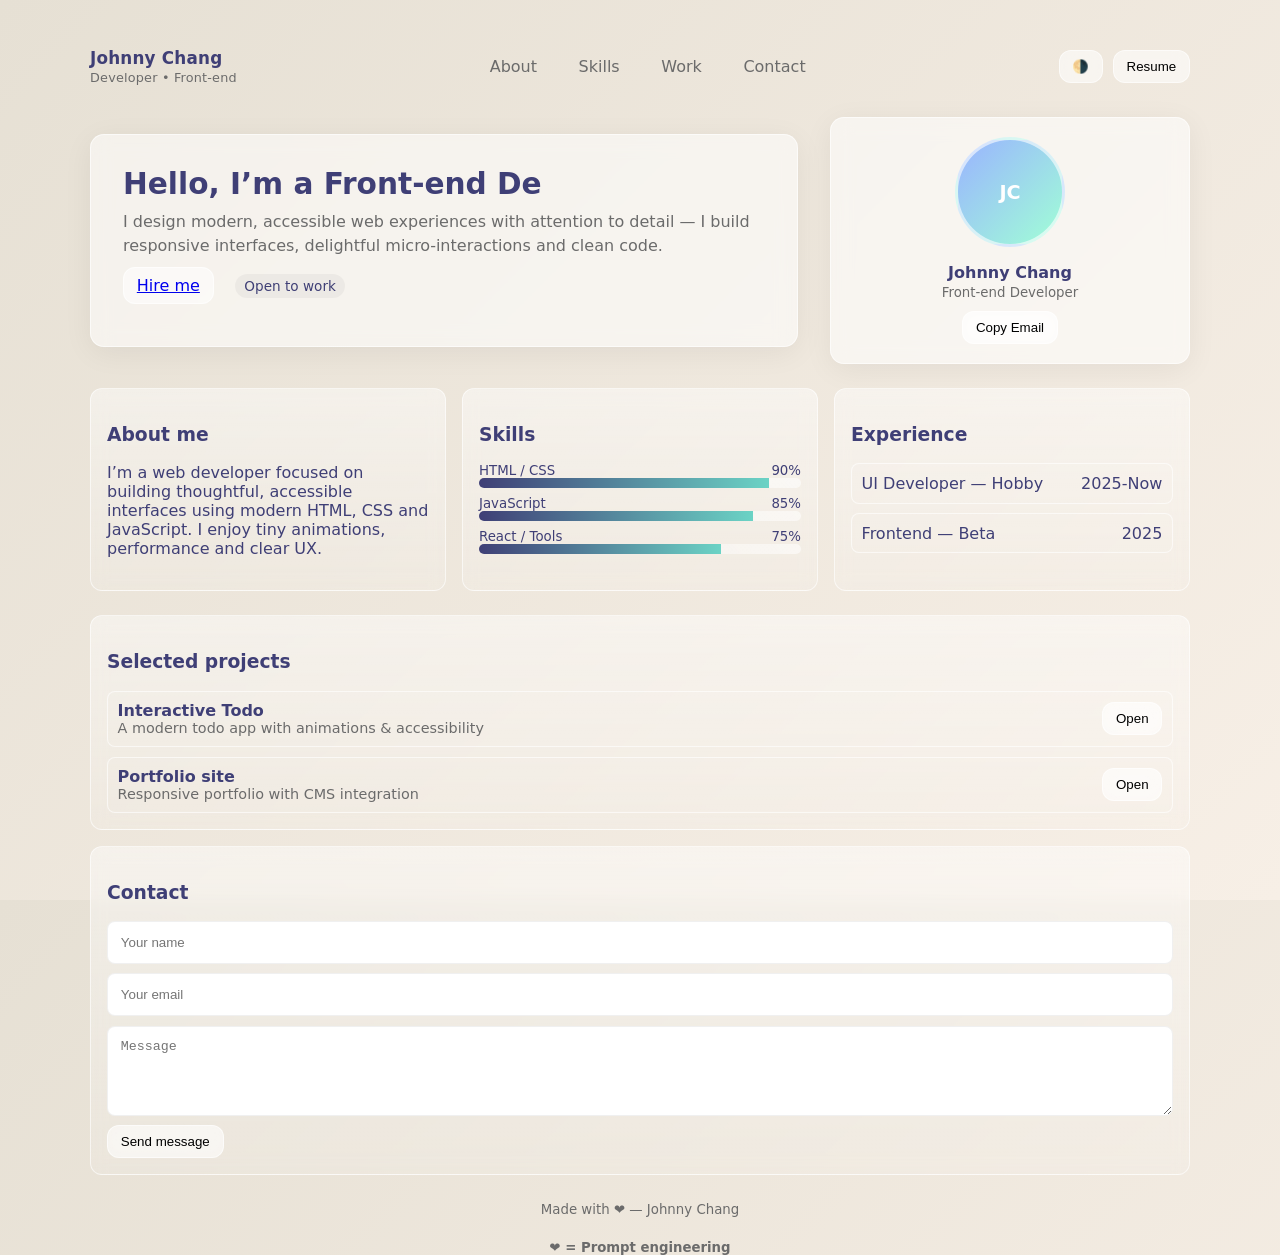
==== index.html @ 45b06968 "Create index.html Home page" ====
<!doctype html>
<html lang="en">
<head>
  <meta charset="utf-8" />
  <meta name="viewport" content="width=device-width,initial-scale=1" />
  <title>Johnny — Personal Portfolio</title>
  <meta name="description" content="Personal portfolio with modern glass design, interactive UI and responsive layout." />
  <style>
    :root{
      --bg: linear-gradient(135deg,#e6e0d4 0%, #f7efe6 100%);
      --glass: rgba(255,255,255,0.55);
      --glass-2: rgba(255,255,255,0.12);
      --accent:  #3f3f76;
      --muted: #6b6b6b;
      --radius: 14px;
      --max-width: 1100px;
      --glass-border: rgba(255,255,255,0.6);
    }
    [data-theme='dark']{
      --bg: linear-gradient(135deg,#0f1020 0%, #111227 100%);
      --glass: rgba(255,255,255,0.03);
      --glass-2: rgba(255,255,255,0.04);
      --accent: #7bd389;
      --muted: #9aa0b4;
      --glass-border: rgba(255,255,255,0.06);
    }

    *{box-sizing:border-box}
    html,body{height:100%;}
    body{
      margin:0;
      min-height:100%;
      font-family: Inter, system-ui, -apple-system, 'Segoe UI', Roboto, 'Helvetica Neue', Arial;
      background: var(--bg);
      -webkit-font-smoothing:antialiased;
      -moz-osx-font-smoothing:grayscale;
      color: var(--accent);
      display:flex;
      justify-content:center;
      padding:3rem 1rem;
    }

    .wrap{
      width:100%;
      max-width:var(--max-width);
    }

    header{
      display:flex;
      align-items:center;
      justify-content:space-between;
      gap:1rem;
      margin-bottom:2rem;
    }

    nav{display:flex;gap:1rem;align-items:center}
    .logo{
      display:flex;flex-direction:column;gap:2px;font-weight:700;letter-spacing:0.2px
    }
    .logo small{font-weight:400;color:var(--muted);font-size:.8rem}

    .nav-links a{color:var(--muted);text-decoration:none;padding:.5rem .8rem;border-radius:10px;transition:all .2s}
    .nav-links a:hover{background:var(--glass-2);color:var(--accent)}

    .controls{display:flex;align-items:center;gap:.6rem}
    .btn{
      background:var(--glass);
      border:1px solid var(--glass-border);
      padding:.5rem .8rem;border-radius:12px;cursor:pointer;
      backdrop-filter: blur(8px);
      transition:transform .15s, box-shadow .15s;
    }
    .btn:active{transform:translateY(1px)}

    /* Hero */
    .hero{
      display:grid;grid-template-columns:1fr 360px;gap:2rem;align-items:center;margin-bottom:1.5rem;
    }
    .card-hero{
      background:var(--glass);
      border:1px solid var(--glass-border);
      border-radius:var(--radius);
      padding:2rem;backdrop-filter: blur(10px);
      box-shadow: 0 6px 30px rgba(0,0,0,0.06);
    }
    h1{margin:0;font-size:1.85rem}
    .intro{color:var(--muted);margin-top:.6rem;line-height:1.5}
    .typing{color:var(--accent);font-weight:600}

    /* profile card */
    .profile{
      display:flex;flex-direction:column;align-items:center;gap:1rem;padding:1.2rem;text-align:center;
    }
    .avatar{
      width:110px;height:110px;border-radius:50%;background:linear-gradient(135deg,#9ab3ff,#a0ffd6);display:grid;place-items:center;font-weight:700;color:white;font-size:1.2rem;border:3px solid rgba(255,255,255,0.6)
    }
    .profile small{color:var(--muted)}

    /* Cards grid */
    .grid{display:grid;grid-template-columns:repeat(3,1fr);gap:1rem;margin-bottom:1.5rem}
    @media (max-width:900px){.hero{grid-template-columns:1fr;}.grid{grid-template-columns:repeat(2,1fr)}.profile{flex-direction:row;gap:1rem;padding:1rem}}
    @media (max-width:560px){.grid{grid-template-columns:1fr}}

    .glass-card{
      background:linear-gradient(180deg, rgba(255,255,255,0.45), rgba(255,255,255,0.12));
      border-radius:12px;padding:1rem;border:1px solid var(--glass-border);backdrop-filter: blur(8px);
      transition:transform .25s, box-shadow .25s;
    }
    .glass-card:hover{transform:translateY(-6px);box-shadow:0 12px 30px rgba(0,0,0,0.08)}

    .skills .bar{height:10px;border-radius:999px;background:linear-gradient(90deg,var(--glass-2),var(--glass));overflow:hidden}
    .skills .bar > i{display:block;height:100%;background:linear-gradient(90deg,var(--accent) 0%, #6bd3c5 100%);width:0;transition:width .8s ease}

    /* Experience list */
    .list{display:flex;flex-direction:column;gap:.6rem}
    .list-item{display:flex;justify-content:space-between;align-items:center;padding:.6rem;border-radius:8px;background:rgba(255,255,255,0.03);border:1px solid var(--glass-border)}

    /* Contact */
    form{display:flex;flex-direction:column;gap:.6rem}
    input,textarea{padding:.8rem;border-radius:8px;border:1px solid rgba(0,0,0,0.06);resize:vertical}
    textarea{min-height:90px}

    /* Footer */
    footer{margin-top:1.5rem;text-align:center;color:var(--muted)}

    /* small utilities */
    .chip{display:inline-block;padding:.25rem .6rem;border-radius:999px;background:rgba(0,0,0,0.04);font-size:.85rem}

    /* modal */
    .modal{position:fixed;inset:0;display:none;place-items:center;background:linear-gradient(180deg, rgba(0,0,0,0.25), rgba(0,0,0,0.45));}
    .modal.open{display:grid}
    .modal-card{width:90%;max-width:720px;background:var(--glass);padding:1.2rem;border-radius:12px;border:1px solid var(--glass-border);}

    /* toast */
    .toast{position:fixed;right:1rem;bottom:1rem;background:var(--accent);color:white;padding:.6rem 1rem;border-radius:10px;box-shadow:0 8px 20px rgba(0,0,0,0.2);display:none}
    .toast.show{display:inline-block}

    /* accessibility focus */
    a:focus,button:focus,input:focus,select:focus{outline:3px solid rgba(123,211,137,0.18);outline-offset:2px}
  </style>
</head>
<body>
  <div class="wrap" id="app">
    <header>
      <div class="logo">
        <div style="font-size:1.05rem">Johnny Chang</div>
        <small>Developer • Front‑end</small>
      </div>

      <nav class="nav-links" aria-label="Main Navigation">
        <a href="#about">About</a>
        <a href="#skills">Skills</a>
        <a href="#work">Work</a>
        <a href="#contact">Contact</a>
      </nav>

      <div class="controls">
        <button class="btn" id="themeToggle" aria-pressed="false" title="Toggle theme">🌗</button>
        <button class="btn" id="resumeBtn">Resume</button>
      </div>
    </header>

    <main>
      <section class="hero">
        <div class="card-hero">
          <h1>Hello, I’m <span class="typing" id="typed">Johnny</span></h1>
          <p class="intro">I design modern, accessible web experiences with attention to detail — I build responsive interfaces, delightful micro‑interactions and clean code.</p>

          <p style="margin-top:1rem"><a class="btn" href="#contact">Hire me</a> <span style="margin-left:1rem" class="chip">Open to work</span></p>
        </div>

        <aside class="card-hero profile">
          <div class="avatar">JC</div>
          <div>
            <div style="font-weight:700">Johnny Chang</div>
            <small>Front-end Developer</small>
            <div style="margin-top:.6rem"><button class="btn" id="copyEmail">Copy Email</button></div>
          </div>
        </aside>
      </section>

      <section id="about" class="grid">
        <div class="glass-card">
          <h3>About me</h3>
          <p class="muted">I’m a web developer focused on building thoughtful, accessible interfaces using modern HTML, CSS and JavaScript. I enjoy tiny animations, performance and clear UX.</p>
        </div>

        <div class="glass-card">
          <h3>Skills</h3>
          <div class="skills">
            <div style="display:flex;justify-content:space-between"><small>HTML / CSS</small><small>90%</small></div>
            <div class="bar" aria-hidden><i data-width="90"></i></div>

            <div style="display:flex;justify-content:space-between;margin-top:.5rem"><small>JavaScript</small><small>85%</small></div>
            <div class="bar" aria-hidden><i data-width="85"></i></div>

            <div style="display:flex;justify-content:space-between;margin-top:.5rem"><small>React / Tools</small><small>75%</small></div>
            <div class="bar" aria-hidden><i data-width="75"></i></div>
          </div>
        </div>

        <div class="glass-card">
          <h3>Experience</h3>
          <div class="list">
            <div class="list-item"><div>UI Developer — Hobby</div><div class="muted">2025-Now</div></div>
            <div class="list-item"><div>Frontend — Beta</div><div class="muted">2025</div></div>
          </div>
        </div>
      </section>

      <section id="work" style="margin-top:1rem">
        <div class="glass-card">
          <h3>Selected projects</h3>
          <div style="display:flex;flex-direction:column;gap:.6rem;margin-top:.6rem">
            <article class="list-item" tabindex="0">
              <div>
                <strong>Interactive Todo</strong>
                <div style="color:var(--muted);font-size:.9rem">A modern todo app with animations & accessibility</div>
              </div>
              <a href="todo.html">
              <div><button class="btn" data-live demo>Open</button></div>
              </a>
            </article>

            <article class="list-item" tabindex="0">
              <div>
                <strong>Portfolio site</strong>
                <div style="color:var(--muted);font-size:.9rem">Responsive portfolio with CMS integration</div>
              </div>
              <div><button class="btn">Open</button></div>
            </article>
          </div>
        </div>
      </section>

      <section id="contact" style="margin-top:1rem">
        <div class="glass-card">
          <h3>Contact</h3>
          <form id="contactForm" action="https://formspree.io/f/mwprrbwa" method="POST">
            <input id="name" name="name" placeholder="Your name" required />
            <input id="email" type="email" name="email" placeholder="Your email" required />
            <textarea id="msg" name="message" placeholder="Message" required></textarea>
            <div style="display:flex;gap:.5rem;align-items:center">
            <button class="btn" type="submit">Send message</button>
            <small id="formMsg" style="color:var(--muted)"></small>
          </div>
        </form>
        </div>
      </section>

      <footer>
        <small>Made with ❤️ — Johnny Chang</small>
        <h5>❤️ = Prompt engineering</h5>
      </footer>

    </main>
  </div>

  <!-- Resume modal -->
  <div class="modal" id="modal">
    <div class="modal-card">
      <h3>Resume — Johnny Chang</h3>
      <p>Brief resume content or link to PDF can go here.</p>
      <div style="display:flex;gap:.6rem;justify-content:flex-end;margin-top:1rem">
        <button class="btn" id="closeModal">Close</button>
      </div>
    </div>
  </div>

  <div class="toast" id="toast">Message sent ✓</div>

  <script>
    // Simple interactions: theme toggle, typing, skill bars, contact form, resume modal
    const root = document.documentElement;
    const themeToggle = document.getElementById('themeToggle');
    const typedEl = document.getElementById('typed');
    const bars = document.querySelectorAll('.skills .bar > i');
    const contactForm = document.getElementById('contactForm');
    const toast = document.getElementById('toast');
    const resumeBtn = document.getElementById('resumeBtn');
    const modal = document.getElementById('modal');
    const closeModal = document.getElementById('closeModal');
    const copyEmail = document.getElementById('copyEmail');

    // Load theme from localStorage
    const savedTheme = localStorage.getItem('theme');
    if(savedTheme) document.documentElement.setAttribute('data-theme', savedTheme);

    themeToggle.addEventListener('click', ()=>{
      const cur = document.documentElement.getAttribute('data-theme');
      const next = cur === 'dark' ? 'light' : 'dark';
      document.documentElement.setAttribute('data-theme', next);
      localStorage.setItem('theme', next);
      themeToggle.setAttribute('aria-pressed', next === 'dark');
    });

    // typing effect
    const phrases = ['a Front-end Developer','a UI enthusiast','Johnny'];
    let pIdx = 0, i = 0, forward = true;
    function tick(){
      const txt = phrases[pIdx];
      if(forward){
        i++;
        typedEl.textContent = txt.slice(0,i);
        if(i === txt.length){forward=false; setTimeout(tick,1000);return}
      } else {
        i--;
        typedEl.textContent = txt.slice(0,i);
        if(i === 0){forward=true; pIdx=(pIdx+1)%phrases.length}
      }
      setTimeout(tick, 90);
    }
    tick();

    // animate skills after load
    window.addEventListener('load', ()=>{
      bars.forEach(b => {
        const w = b.dataset.width;
        requestAnimationFrame(()=>{b.style.width = w + '%';});
      });
    });

    // contact form (fake send)
contactForm.addEventListener('submit', (e) => {
    e.preventDefault();
    fetch(contactForm.action, {
        method: 'POST',
        body: new FormData(contactForm),
        headers: { 'Accept': 'application/json' }
    }).then(response => {
        if(response.ok){
            showToast('Message sent ✓');
            contactForm.reset();
        } else {
            showToast('Failed to send, try again.');
        }
    }).catch(() => showToast('Failed to send, try again.'));
});

    function showToast(text){
      toast.textContent = text;
      toast.classList.add('show');
      setTimeout(()=>toast.classList.remove('show'),2500);
    }

    // modal
    resumeBtn.addEventListener('click', ()=>{modal.classList.add('open')});
    closeModal.addEventListener('click', ()=>{modal.classList.remove('open')});
    modal.addEventListener('click', (e)=>{if(e.target===modal) modal.classList.remove('open')});

    // copy email
    copyEmail.addEventListener('click', async ()=>{
      try{ await navigator.clipboard.writeText('johnnydinhchang@gmail.com'); showToast('Email copied'); }
      catch(e){ showToast('Copy not supported'); }
    });

    // Smooth scroll for nav links
    document.querySelectorAll('nav a[href^="#"]').forEach(a=>{
      a.addEventListener('click', (e)=>{
        e.preventDefault();
        document.querySelector(a.getAttribute('href')).scrollIntoView({behavior:'smooth',block:'start'});
      })
    });

    // small accessibility: focus outlines for keyboard users
    (function(){
      const handleFirstTab = (e)=>{ if(e.key === 'Tab'){ document.body.classList.add('user-tabbing'); window.removeEventListener('keydown', handleFirstTab); }};
      window.addEventListener('keydown', handleFirstTab);
    })();
  </script>
</body>
</html>
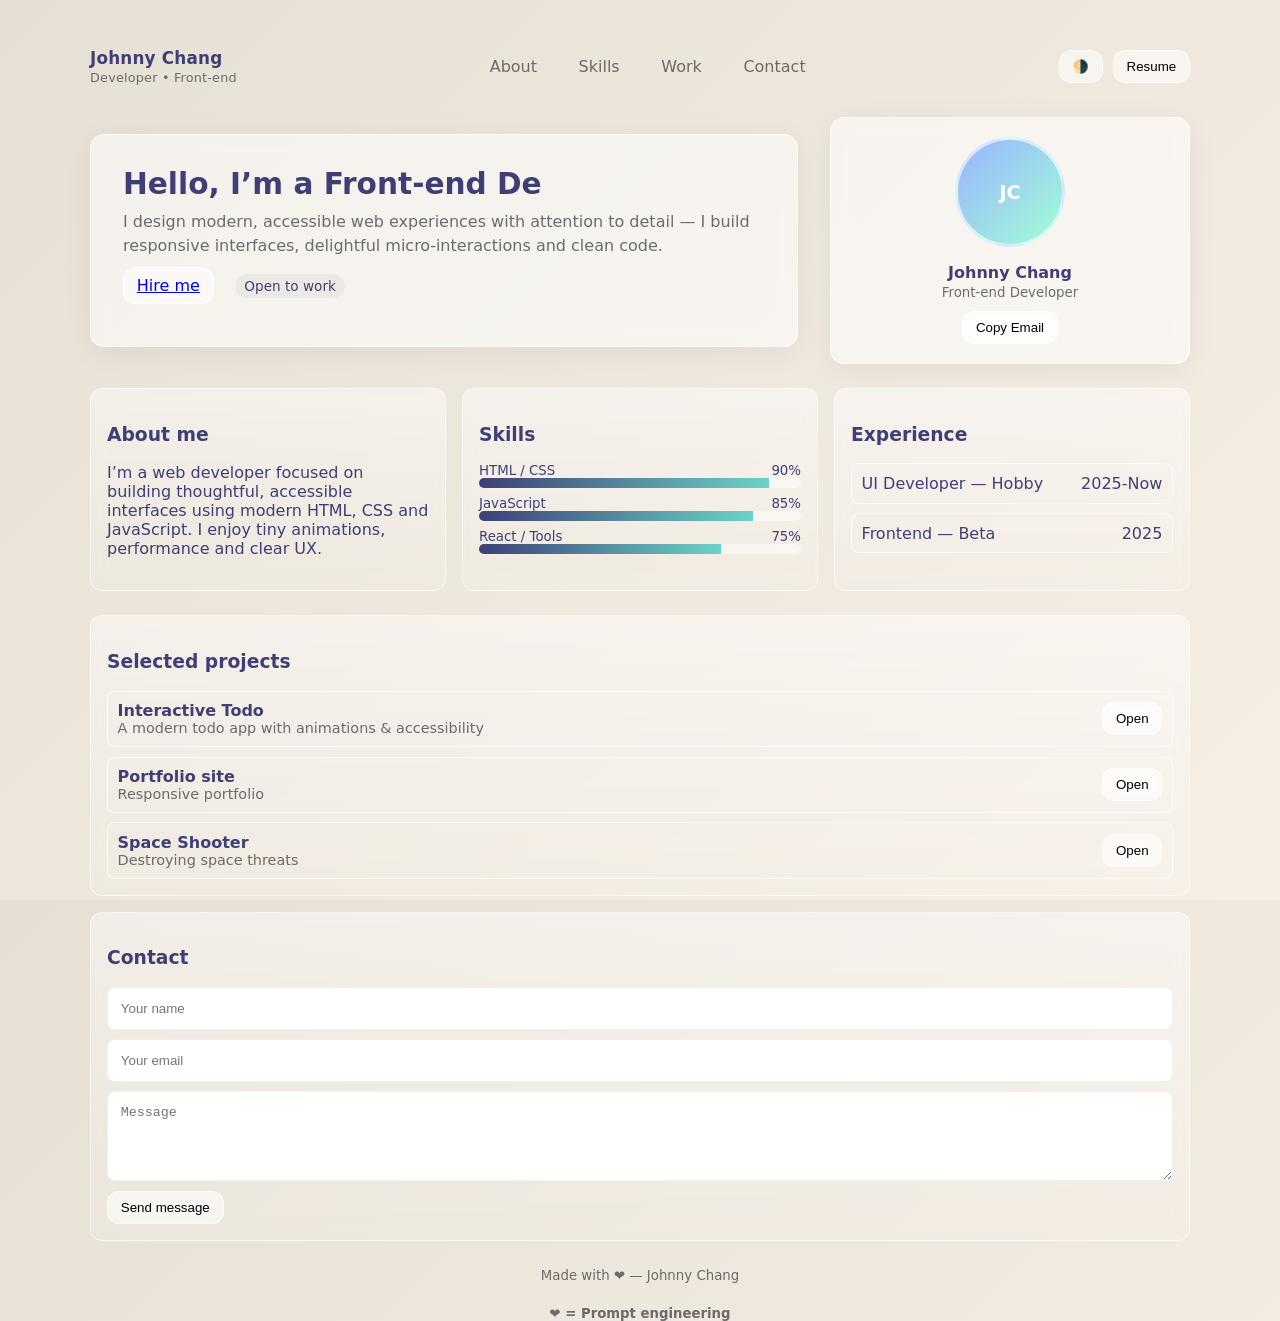
==== commit a0c4902d: "Update index.html" ====
--- a/index.html
+++ b/index.html
@@ -225,10 +225,21 @@
             <article class="list-item" tabindex="0">
               <div>
                 <strong>Portfolio site</strong>
-                <div style="color:var(--muted);font-size:.9rem">Responsive portfolio with CMS integration</div>
+                <div style="color:var(--muted);font-size:.9rem">Responsive portfolio</div>
               </div>
               <div><button class="btn">Open</button></div>
             </article>
+            
+            <article class="list-item" tabindex="0">
+              <div>
+                <strong>Space Shooter</strong>
+                <div style="color:var(--muted);font-size:.9rem">Destroying space threats</div>
+              </div>
+              <a href="shooter.html">
+              <div><button class="btn">Open</button></div>
+              </a>
+            </article>
+            
           </div>
         </div>
       </section>
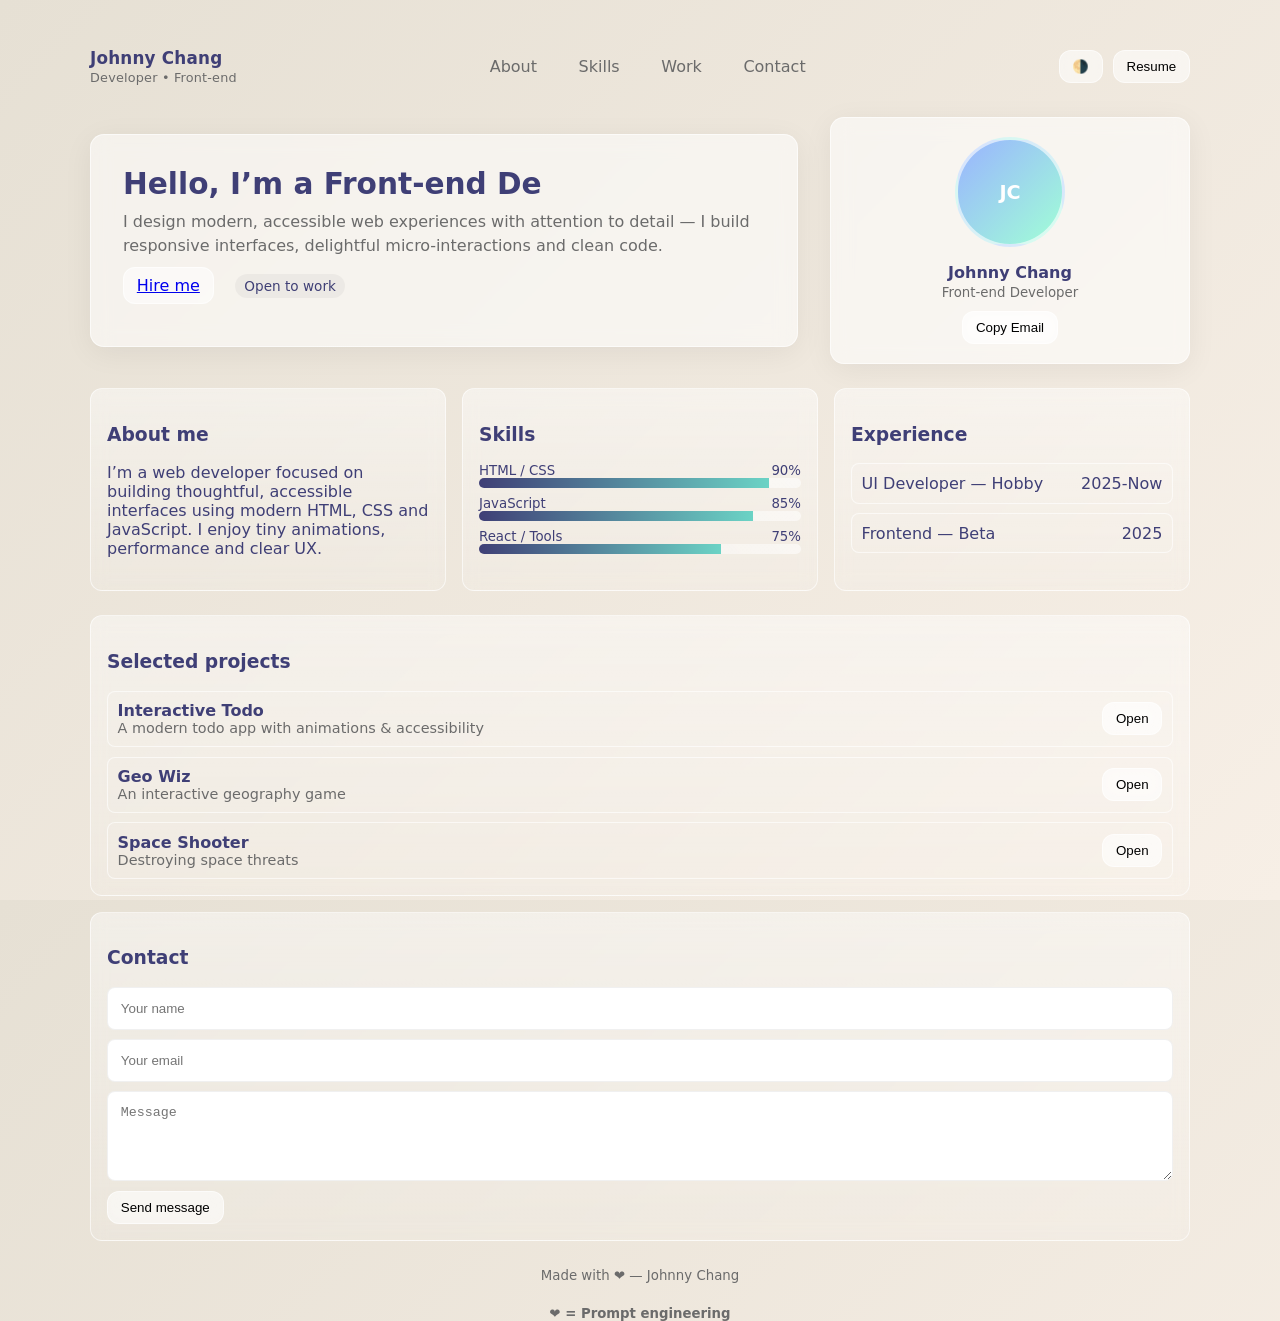
==== commit 0e2e3d5f: "Update index.html" ====
--- a/index.html
+++ b/index.html
@@ -224,10 +224,12 @@
 
             <article class="list-item" tabindex="0">
               <div>
-                <strong>Portfolio site</strong>
-                <div style="color:var(--muted);font-size:.9rem">Responsive portfolio</div>
+                <strong>Geo Wiz</strong>
+                <div style="color:var(--muted);font-size:.9rem">An interactive geography game</div>
               </div>
+              <a href="https://johnny-chang-hkr.github.io/GeoWiz.github.io/">
               <div><button class="btn">Open</button></div>
+              </a>
             </article>
             
             <article class="list-item" tabindex="0">
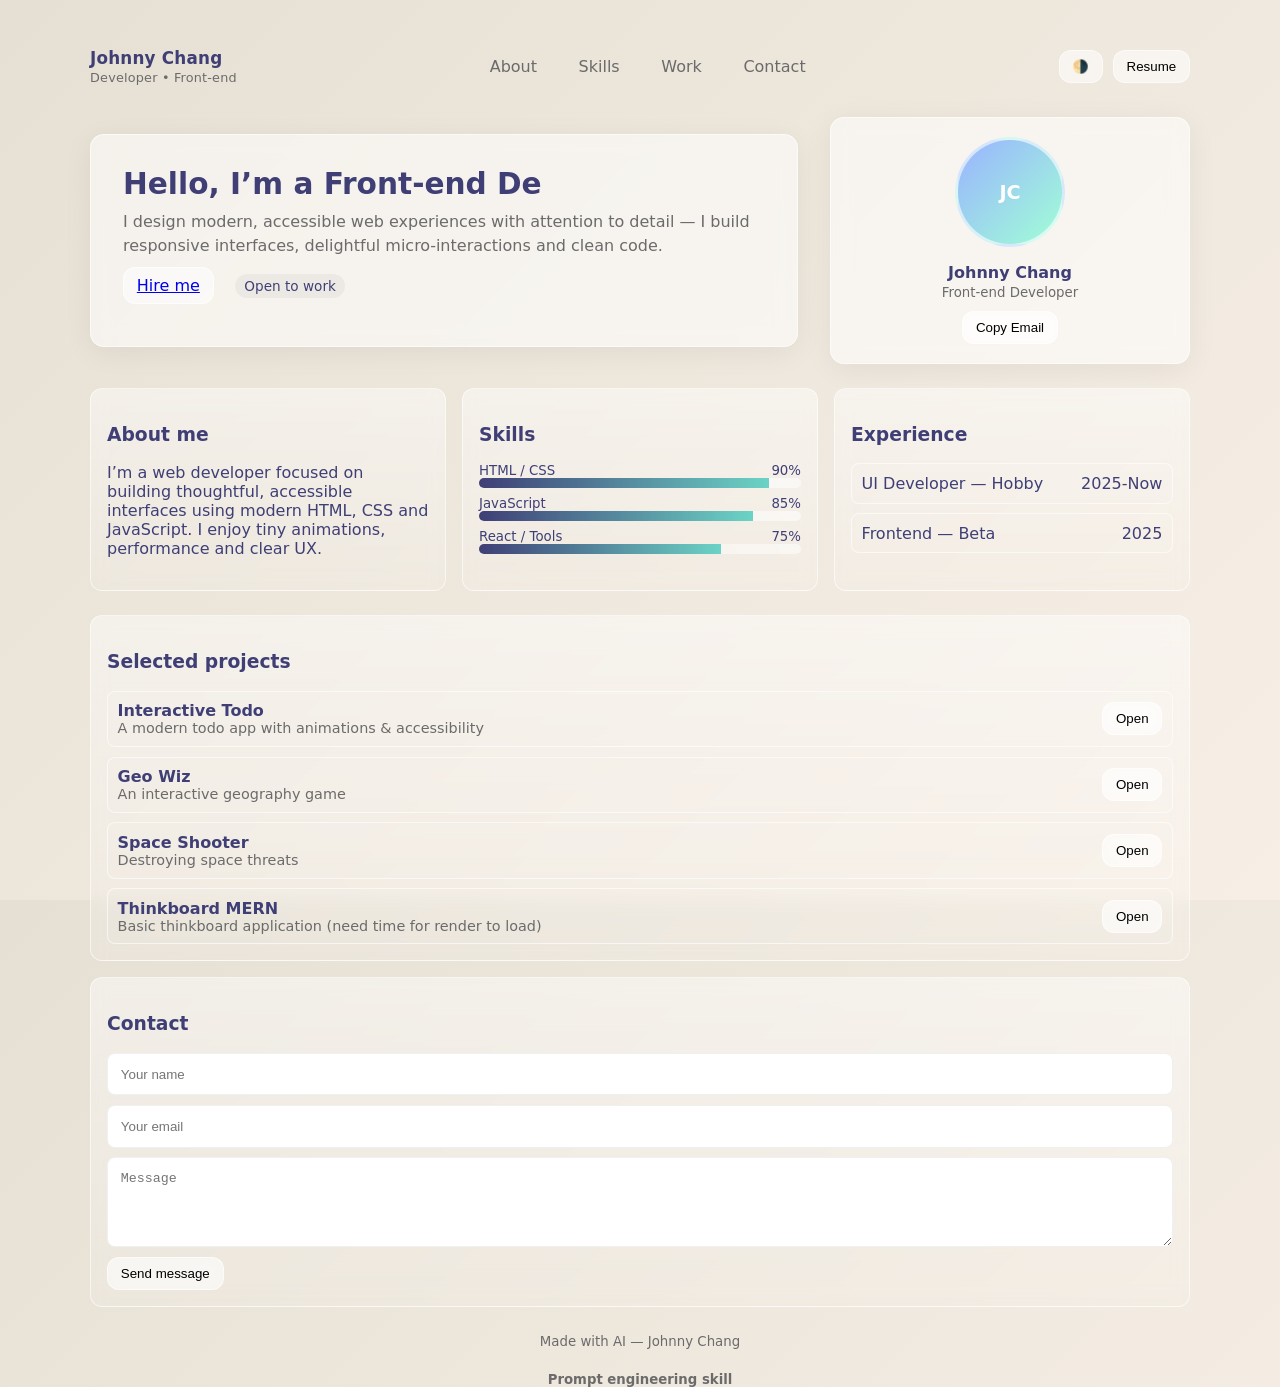
==== commit cfa9f6bd: "Update index.html" ====
--- a/index.html
+++ b/index.html
@@ -241,6 +241,16 @@
               <div><button class="btn">Open</button></div>
               </a>
             </article>
+
+            <article class="list-item" tabindex="0">
+              <div>
+                <strong>Thinkboard MERN</strong>
+                <div style="color:var(--muted);font-size:.9rem">Basic thinkboard application (need time for render to load) </div>
+              </div>
+              <a href="https://mern-thinkboard-zopz.onrender.com">
+              <div><button class="btn">Open</button></div>
+              </a>
+            </article>
             
           </div>
         </div>
@@ -262,8 +272,8 @@
       </section>
 
       <footer>
-        <small>Made with ❤️ — Johnny Chang</small>
-        <h5>❤️ = Prompt engineering</h5>
+        <small>Made with AI — Johnny Chang</small>
+        <h5>Prompt engineering skill</h5>
       </footer>
 
     </main>
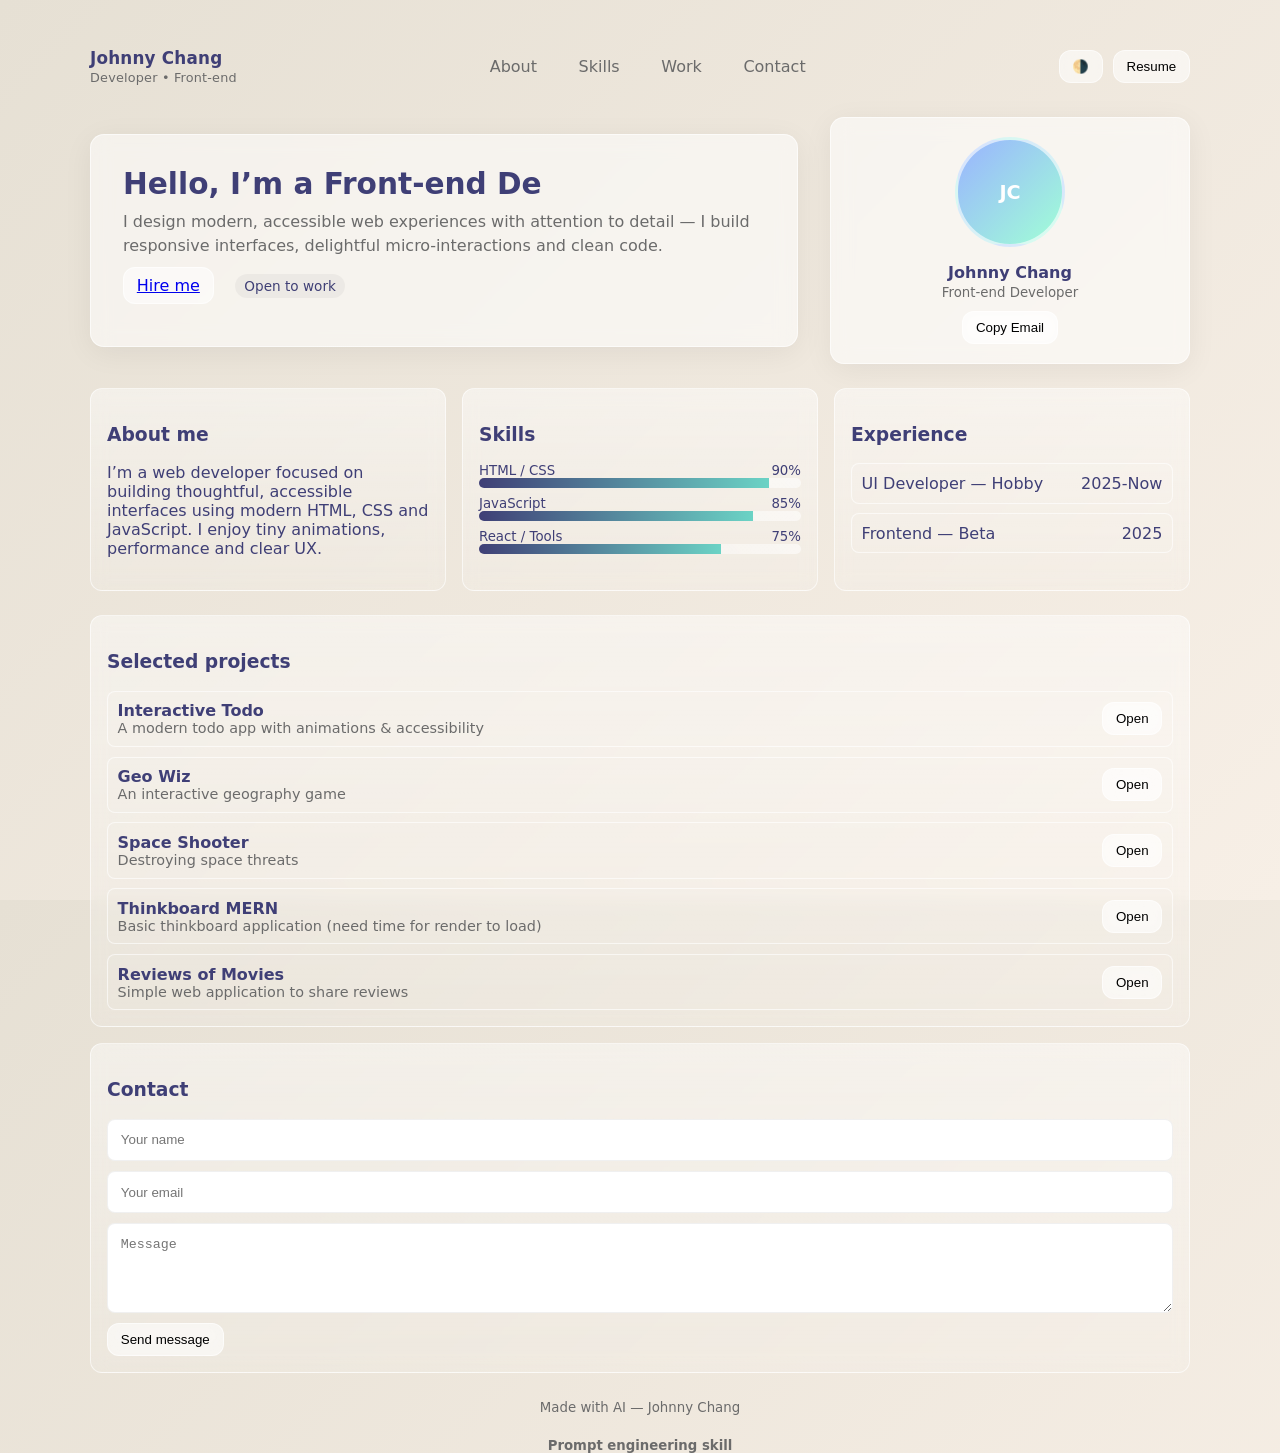
==== commit a7e1bab0: "Add movie reviews article section to index.html" ====
--- a/index.html
+++ b/index.html
@@ -251,6 +251,16 @@
               <div><button class="btn">Open</button></div>
               </a>
             </article>
+
+             <article class="list-item" tabindex="0">
+              <div>
+                <strong>Reviews of Movies</strong>
+                <div style="color:var(--muted);font-size:.9rem">Simple web application to share reviews</div>
+              </div>
+              <a href="https://moviereviews-9h5m.onrender.com">
+              <div><button class="btn">Open</button></div>
+              </a>
+            </article>
             
           </div>
         </div>
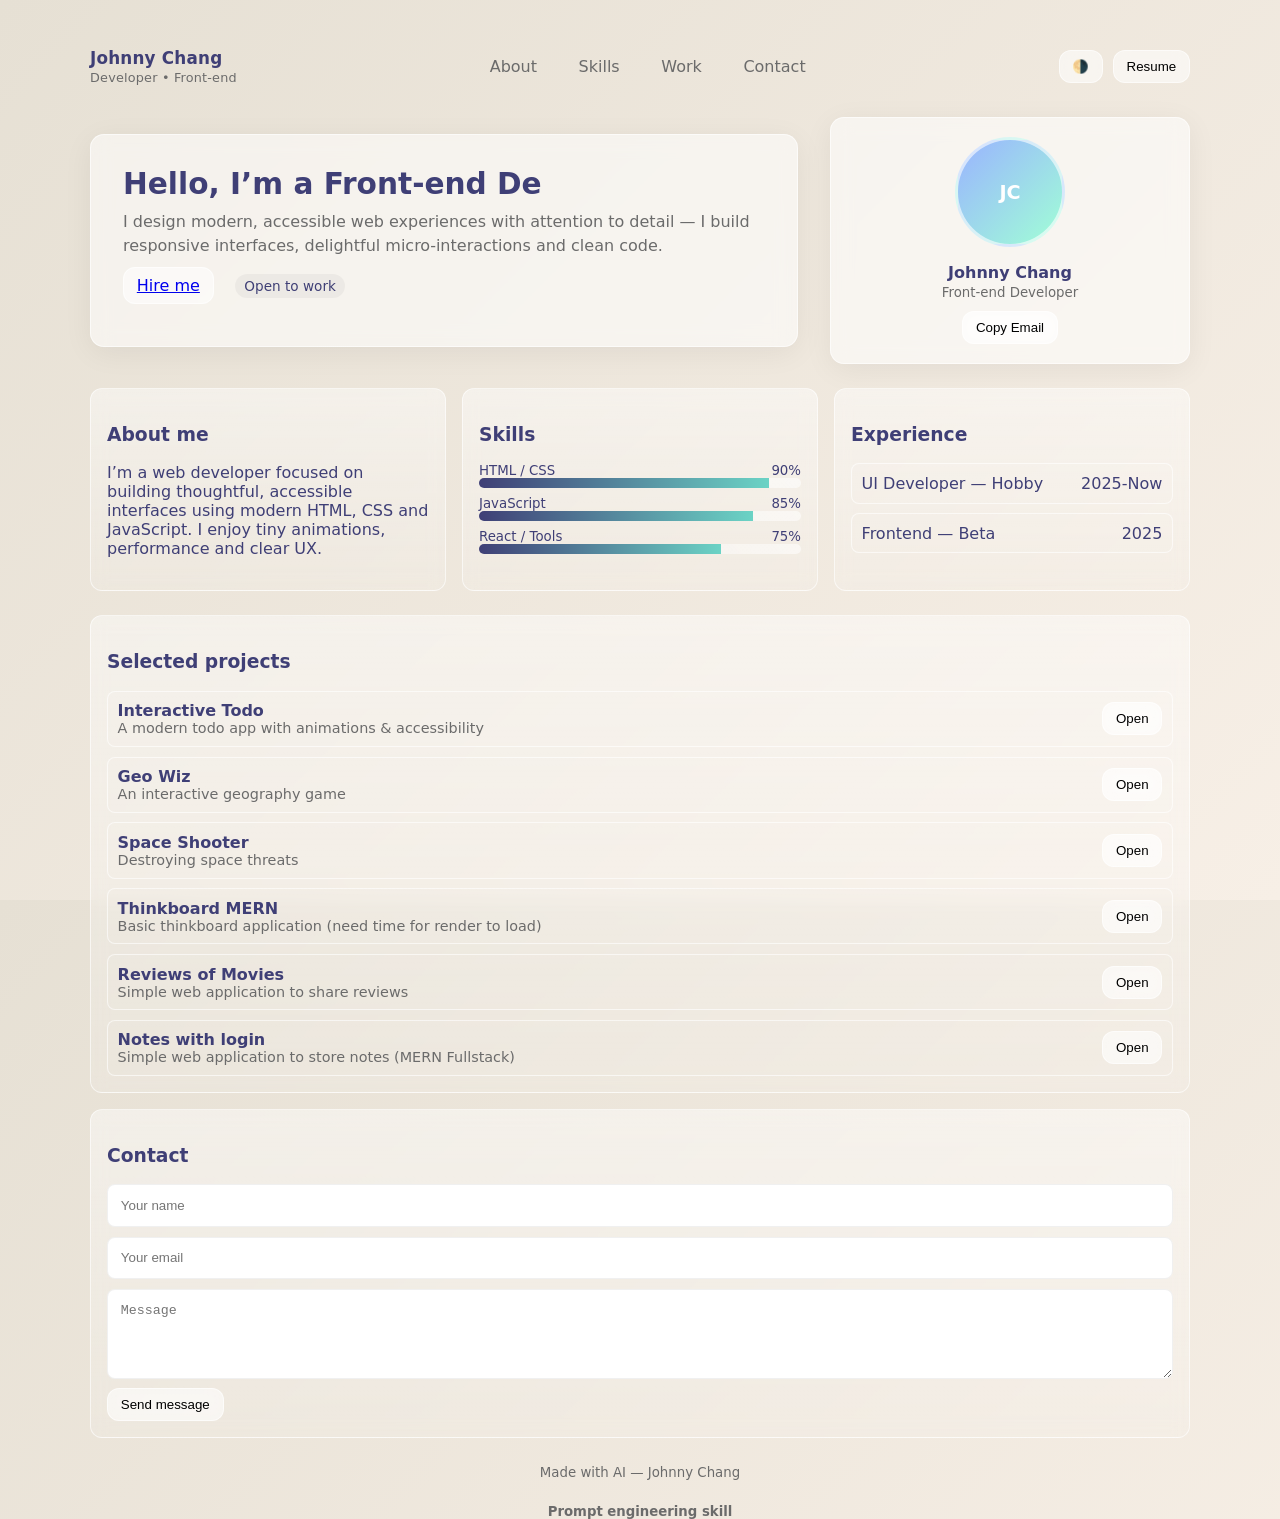
==== commit 592a976c: "Add new article section for notes with login" ====
--- a/index.html
+++ b/index.html
@@ -261,6 +261,16 @@
               <div><button class="btn">Open</button></div>
               </a>
             </article>
+
+            <article class="list-item" tabindex="0">
+              <div>
+                <strong>Notes with login</strong>
+                <div style="color:var(--muted);font-size:.9rem">Simple web application to store notes (MERN Fullstack)</div>
+              </div>
+              <a href="https://notes-login-o6tv.onrender.com">
+              <div><button class="btn">Open</button></div>
+              </a>
+            </article>
             
           </div>
         </div>
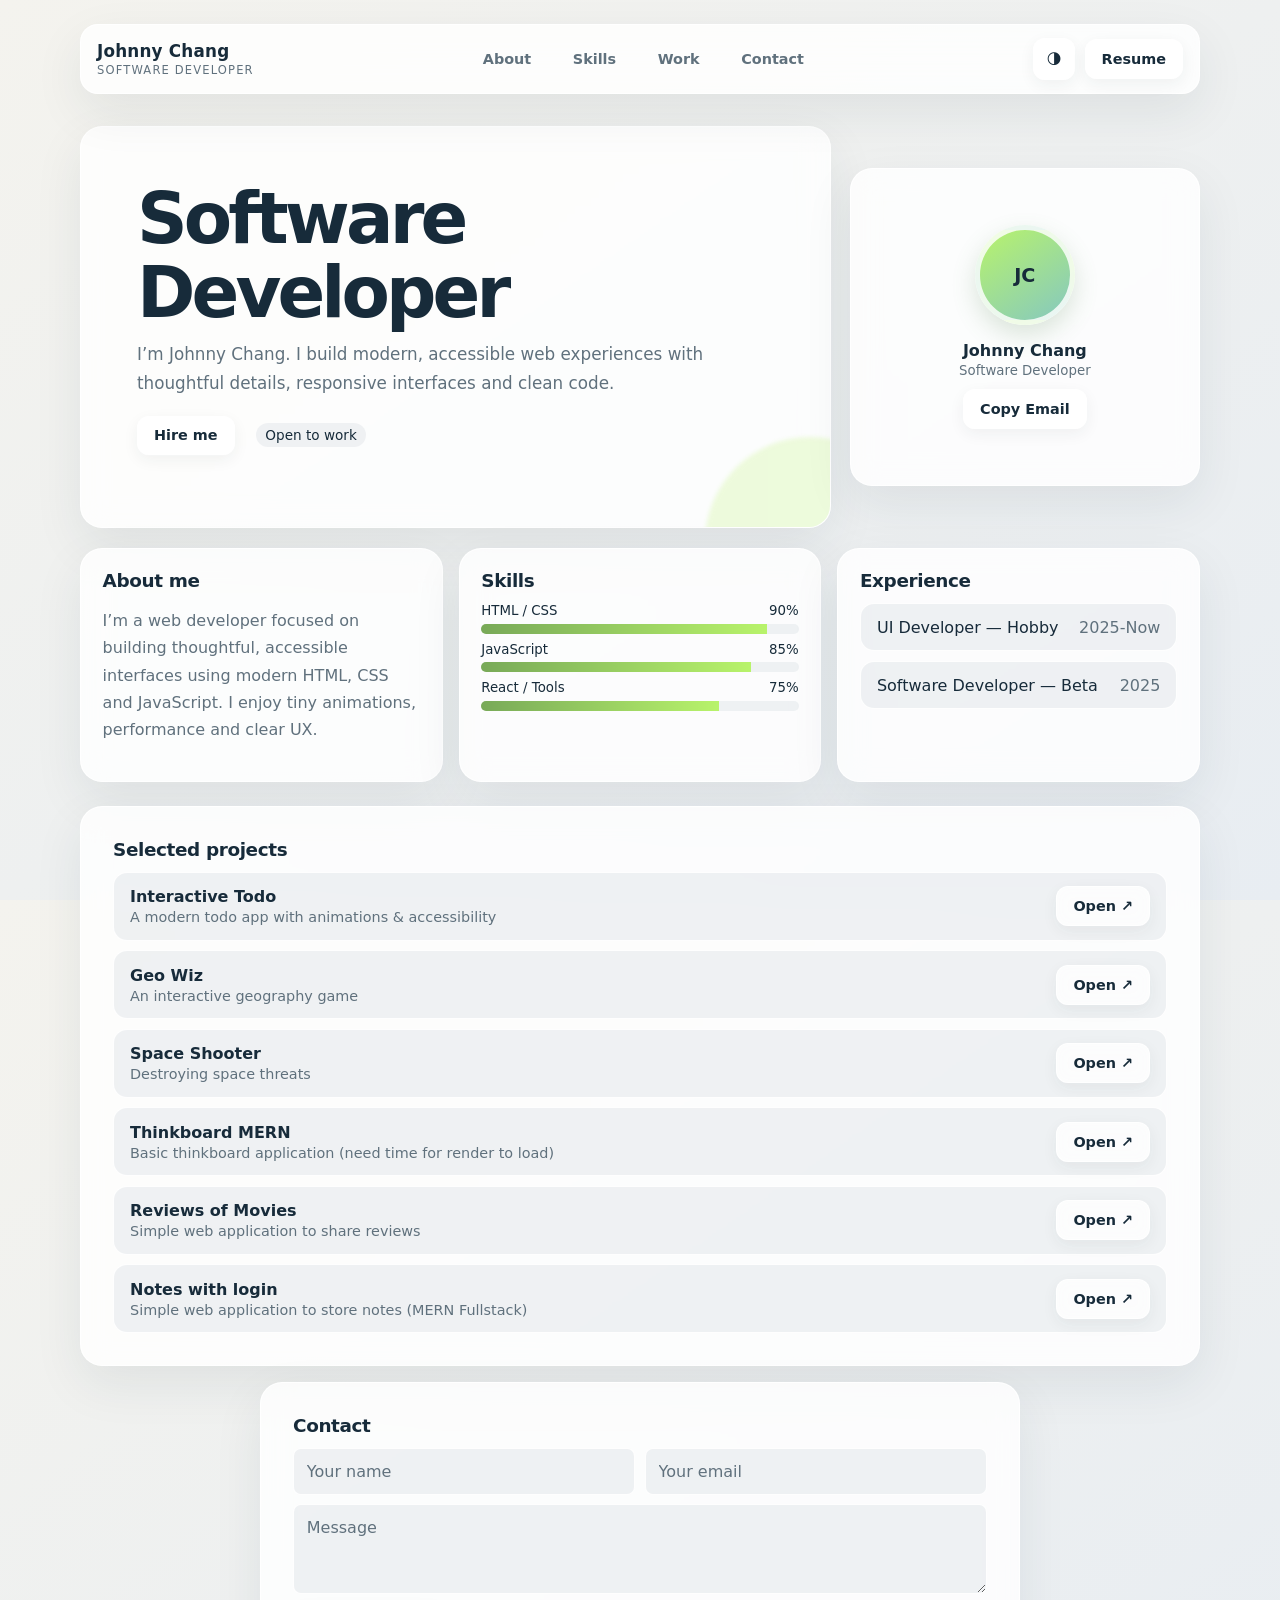
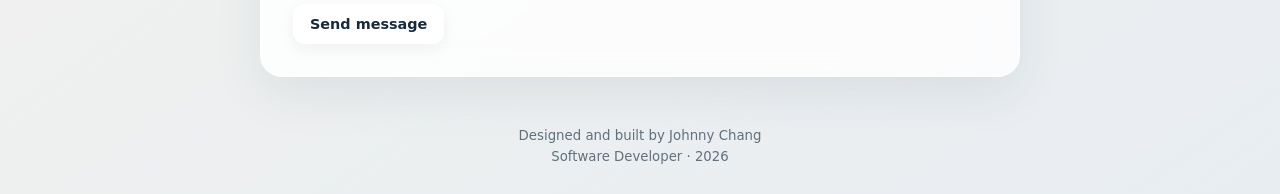
==== commit 844a9fde: "Improve portfolio and todo app Co-authored-by: Copilot <223556219+Copilot@users.noreply.github.com>" ====
--- a/index.html
+++ b/index.html
@@ -3,8 +3,8 @@
 <head>
   <meta charset="utf-8" />
   <meta name="viewport" content="width=device-width,initial-scale=1" />
-  <title>Johnny — Personal Portfolio</title>
-  <meta name="description" content="Personal portfolio with modern glass design, interactive UI and responsive layout." />
+  <title>Johnny Chang — Software Developer</title>
+  <meta name="description" content="Johnny Chang is a software developer building thoughtful, accessible web experiences." />
   <style>
     :root{
       --bg: linear-gradient(135deg,#e6e0d4 0%, #f7efe6 100%);
@@ -137,6 +137,162 @@
 
     /* accessibility focus */
     a:focus,button:focus,input:focus,select:focus{outline:3px solid rgba(123,211,137,0.18);outline-offset:2px}
+
+    :root{
+      --bg:linear-gradient(145deg,#f4f3ee 0%,#e8edf2 100%);
+      --glass:rgba(255,255,255,.82);
+      --glass-2:rgba(79,98,125,.08);
+      --accent:#172b3a;
+      --muted:#60717d;
+      --glass-border:rgba(255,255,255,.9);
+      --radius:22px;
+      --max-width:1120px;
+      --highlight:#b8f36b;
+      --shadow:0 18px 50px rgba(27,45,59,.08);
+    }
+    [data-theme='dark']{
+      --bg:linear-gradient(145deg,#111a20 0%,#17242b 100%);
+      --glass:rgba(31,46,54,.88);
+      --glass-2:rgba(255,255,255,.06);
+      --accent:#f0f5f2;
+      --muted:#a4b4bb;
+      --glass-border:rgba(255,255,255,.09);
+      --highlight:#b8f36b;
+      --shadow:0 18px 50px rgba(0,0,0,.2);
+    }
+    html{scroll-behavior:smooth}
+    body{
+      min-height:100vh;
+      padding:1.5rem 1.25rem 3rem;
+      background:var(--bg);
+      color:var(--accent);
+    }
+    .wrap{max-width:var(--max-width)}
+    header{
+      position:sticky;
+      top:1rem;
+      z-index:5;
+      padding:.8rem 1rem;
+      margin-bottom:2rem;
+      border:1px solid var(--glass-border);
+      border-radius:18px;
+      background:var(--glass);
+      box-shadow:var(--shadow);
+      backdrop-filter:blur(16px);
+    }
+    .logo{gap:.15rem}
+    .logo small{font-size:.72rem;letter-spacing:.1em;text-transform:uppercase}
+    .nav-links a{font-size:.9rem;font-weight:600}
+    .btn{
+      display:inline-flex;
+      align-items:center;
+      justify-content:center;
+      gap:.4rem;
+      color:var(--accent);
+      font:inherit;
+      font-size:.9rem;
+      font-weight:650;
+      text-decoration:none;
+      padding:.68rem 1rem;
+      border:1px solid var(--glass-border);
+      border-radius:12px;
+      background:var(--glass);
+      box-shadow:0 5px 16px rgba(27,45,59,.06);
+    }
+    .btn:hover{transform:translateY(-2px);box-shadow:0 9px 22px rgba(27,45,59,.1)}
+    .controls .btn:first-child{width:42px;height:42px;padding:.5rem}
+    .hero{grid-template-columns:minmax(0,1.5fr) minmax(240px,.7fr);gap:1.2rem;margin-bottom:1.2rem}
+    .card-hero,.glass-card{
+      background:var(--glass);
+      border:1px solid var(--glass-border);
+      border-radius:var(--radius);
+      box-shadow:var(--shadow);
+      backdrop-filter:blur(14px);
+    }
+    .glass-card{background:var(--glass)}
+    .card-hero{padding:clamp(1.5rem,5vw,3.5rem)}
+    .card-hero:first-child{position:relative;overflow:hidden}
+    .card-hero:first-child:after{
+      position:absolute;
+      content:"";
+      width:210px;
+      height:210px;
+      right:-85px;
+      bottom:-120px;
+      border-radius:50%;
+      background:var(--highlight);
+      opacity:.22;
+      filter:blur(2px);
+    }
+    h1{max-width:680px;font-size:clamp(2.4rem,6vw,4.4rem);line-height:1.05;letter-spacing:-.055em}
+    .typing{color:#4d7b3a}
+    [data-theme='dark'] .typing{color:var(--highlight)}
+    .intro{max-width:620px;font-size:1.05rem;line-height:1.75}
+    .profile{justify-content:center;min-height:250px}
+    .avatar{
+      width:100px;height:100px;
+      color:#172b3a;
+      background:linear-gradient(145deg,#b8f36b,#85c8c0);
+      border:5px solid var(--glass);
+      box-shadow:0 10px 24px rgba(84,130,79,.2);
+    }
+    .grid{grid-template-columns:repeat(3,minmax(0,1fr));gap:1rem}
+    .glass-card{padding:1.35rem}
+    .glass-card h3{margin:0 0 .75rem;font-size:1.15rem;letter-spacing:-.02em}
+    .muted,.list-item .muted{color:var(--muted)}
+    .glass-card p{line-height:1.7}
+    .skills .bar{margin-top:.35rem;background:var(--glass-2)}
+    .skills .bar>i{background:linear-gradient(90deg,#78a958,var(--highlight))}
+    .list-item{
+      gap:1rem;
+      padding:.85rem 1rem;
+      border:1px solid var(--glass-border);
+      border-radius:14px;
+      background:var(--glass-2);
+    }
+    #work .glass-card{padding:clamp(1.2rem,4vw,2rem)}
+    #work .list-item strong{display:block;margin-bottom:.2rem}
+    #contact .glass-card{max-width:760px;margin:auto;padding:clamp(1.2rem,4vw,2rem)}
+    #contact form{display:grid;grid-template-columns:1fr 1fr}
+    #contact textarea,#contact form>div{grid-column:1/-1}
+    #contact input,#contact textarea{
+      width:100%;
+      color:var(--accent);
+      font:inherit;
+      border:1px solid var(--glass-border);
+      background:var(--glass-2);
+    }
+    #contact input::placeholder,#contact textarea::placeholder{color:var(--muted)}
+    .chip{color:var(--accent);background:var(--glass-2)}
+    footer{padding:1.5rem 0}
+    footer h5{margin:.35rem 0;font-weight:500}
+    .modal{z-index:10;backdrop-filter:blur(8px)}
+    .modal-card{color:var(--accent);box-shadow:var(--shadow)}
+    .toast{z-index:20}
+    a:focus-visible,button:focus-visible,input:focus-visible,textarea:focus-visible{
+      outline:3px solid #78a958;
+      outline-offset:3px;
+    }
+    @media(max-width:760px){
+      body{padding:1rem .8rem 2rem}
+      header{position:static;flex-wrap:wrap}
+      .hero{grid-template-columns:1fr}
+      .profile{flex-direction:row}
+      .grid{grid-template-columns:1fr 1fr}
+    }
+    @media(max-width:560px){
+      header{gap:.75rem}
+      nav{order:3;width:100%;justify-content:space-between}
+      .nav-links a{padding:.45rem .35rem;font-size:.82rem}
+      .controls{margin-left:auto}
+      .grid{grid-template-columns:1fr}
+      #contact form{grid-template-columns:1fr}
+      #contact textarea,#contact form>div{grid-column:auto}
+      .list-item{gap:.6rem}
+    }
+    @media(prefers-reduced-motion:reduce){
+      *,*::before,*::after{scroll-behavior:auto!important;animation-duration:.01ms!important;transition-duration:.01ms!important}
+    }
   </style>
 </head>
 <body>
@@ -144,7 +300,7 @@
     <header>
       <div class="logo">
         <div style="font-size:1.05rem">Johnny Chang</div>
-        <small>Developer • Front‑end</small>
+        <small>Software Developer</small>
       </div>
 
       <nav class="nav-links" aria-label="Main Navigation">
@@ -163,8 +319,8 @@
     <main>
       <section class="hero">
         <div class="card-hero">
-          <h1>Hello, I’m <span class="typing" id="typed">Johnny</span></h1>
-          <p class="intro">I design modern, accessible web experiences with attention to detail — I build responsive interfaces, delightful micro‑interactions and clean code.</p>
+          <h1>Software Developer</h1>
+          <p class="intro">I’m Johnny Chang. I build modern, accessible web experiences with thoughtful details, responsive interfaces and clean code.</p>
 
           <p style="margin-top:1rem"><a class="btn" href="#contact">Hire me</a> <span style="margin-left:1rem" class="chip">Open to work</span></p>
         </div>
@@ -173,14 +329,14 @@
           <div class="avatar">JC</div>
           <div>
             <div style="font-weight:700">Johnny Chang</div>
-            <small>Front-end Developer</small>
+            <small>Software Developer</small>
             <div style="margin-top:.6rem"><button class="btn" id="copyEmail">Copy Email</button></div>
           </div>
         </aside>
       </section>
 
       <section id="about" class="grid">
-        <div class="glass-card">
+        <div class="glass-card" id="skills">
           <h3>About me</h3>
           <p class="muted">I’m a web developer focused on building thoughtful, accessible interfaces using modern HTML, CSS and JavaScript. I enjoy tiny animations, performance and clear UX.</p>
         </div>
@@ -203,7 +359,7 @@
           <h3>Experience</h3>
           <div class="list">
             <div class="list-item"><div>UI Developer — Hobby</div><div class="muted">2025-Now</div></div>
-            <div class="list-item"><div>Frontend — Beta</div><div class="muted">2025</div></div>
+            <div class="list-item"><div>Software Developer — Beta</div><div class="muted">2025</div></div>
           </div>
         </div>
       </section>
@@ -217,9 +373,7 @@
                 <strong>Interactive Todo</strong>
                 <div style="color:var(--muted);font-size:.9rem">A modern todo app with animations & accessibility</div>
               </div>
-              <a href="todo.html">
-              <div><button class="btn" data-live demo>Open</button></div>
-              </a>
+              <a class="btn" href="todo.html">Open ↗</a>
             </article>
 
             <article class="list-item" tabindex="0">
@@ -227,9 +381,7 @@
                 <strong>Geo Wiz</strong>
                 <div style="color:var(--muted);font-size:.9rem">An interactive geography game</div>
               </div>
-              <a href="https://johnny-chang-hkr.github.io/GeoWiz.github.io/">
-              <div><button class="btn">Open</button></div>
-              </a>
+              <a class="btn" href="https://johnny-chang-hkr.github.io/GeoWiz.github.io/">Open ↗</a>
             </article>
             
             <article class="list-item" tabindex="0">
@@ -237,9 +389,7 @@
                 <strong>Space Shooter</strong>
                 <div style="color:var(--muted);font-size:.9rem">Destroying space threats</div>
               </div>
-              <a href="shooter.html">
-              <div><button class="btn">Open</button></div>
-              </a>
+              <a class="btn" href="shooter.html">Open ↗</a>
             </article>
 
             <article class="list-item" tabindex="0">
@@ -247,9 +397,7 @@
                 <strong>Thinkboard MERN</strong>
                 <div style="color:var(--muted);font-size:.9rem">Basic thinkboard application (need time for render to load) </div>
               </div>
-              <a href="https://mern-thinkboard-zopz.onrender.com">
-              <div><button class="btn">Open</button></div>
-              </a>
+              <a class="btn" href="https://mern-thinkboard-zopz.onrender.com">Open ↗</a>
             </article>
 
              <article class="list-item" tabindex="0">
@@ -257,9 +405,7 @@
                 <strong>Reviews of Movies</strong>
                 <div style="color:var(--muted);font-size:.9rem">Simple web application to share reviews</div>
               </div>
-              <a href="https://moviereviews-9h5m.onrender.com">
-              <div><button class="btn">Open</button></div>
-              </a>
+              <a class="btn" href="https://moviereviews-9h5m.onrender.com">Open ↗</a>
             </article>
 
             <article class="list-item" tabindex="0">
@@ -267,9 +413,7 @@
                 <strong>Notes with login</strong>
                 <div style="color:var(--muted);font-size:.9rem">Simple web application to store notes (MERN Fullstack)</div>
               </div>
-              <a href="https://notes-login-o6tv.onrender.com">
-              <div><button class="btn">Open</button></div>
-              </a>
+              <a class="btn" href="https://notes-login-o6tv.onrender.com">Open ↗</a>
             </article>
             
           </div>
@@ -292,8 +436,8 @@
       </section>
 
       <footer>
-        <small>Made with AI — Johnny Chang</small>
-        <h5>Prompt engineering skill</h5>
+        <small>Designed and built by Johnny Chang</small>
+        <h5>Software Developer · 2026</h5>
       </footer>
 
     </main>
@@ -316,7 +460,6 @@
     // Simple interactions: theme toggle, typing, skill bars, contact form, resume modal
     const root = document.documentElement;
     const themeToggle = document.getElementById('themeToggle');
-    const typedEl = document.getElementById('typed');
     const bars = document.querySelectorAll('.skills .bar > i');
     const contactForm = document.getElementById('contactForm');
     const toast = document.getElementById('toast');
@@ -336,24 +479,6 @@
       localStorage.setItem('theme', next);
       themeToggle.setAttribute('aria-pressed', next === 'dark');
     });
-
-    // typing effect
-    const phrases = ['a Front-end Developer','a UI enthusiast','Johnny'];
-    let pIdx = 0, i = 0, forward = true;
-    function tick(){
-      const txt = phrases[pIdx];
-      if(forward){
-        i++;
-        typedEl.textContent = txt.slice(0,i);
-        if(i === txt.length){forward=false; setTimeout(tick,1000);return}
-      } else {
-        i--;
-        typedEl.textContent = txt.slice(0,i);
-        if(i === 0){forward=true; pIdx=(pIdx+1)%phrases.length}
-      }
-      setTimeout(tick, 90);
-    }
-    tick();
 
     // animate skills after load
     window.addEventListener('load', ()=>{
